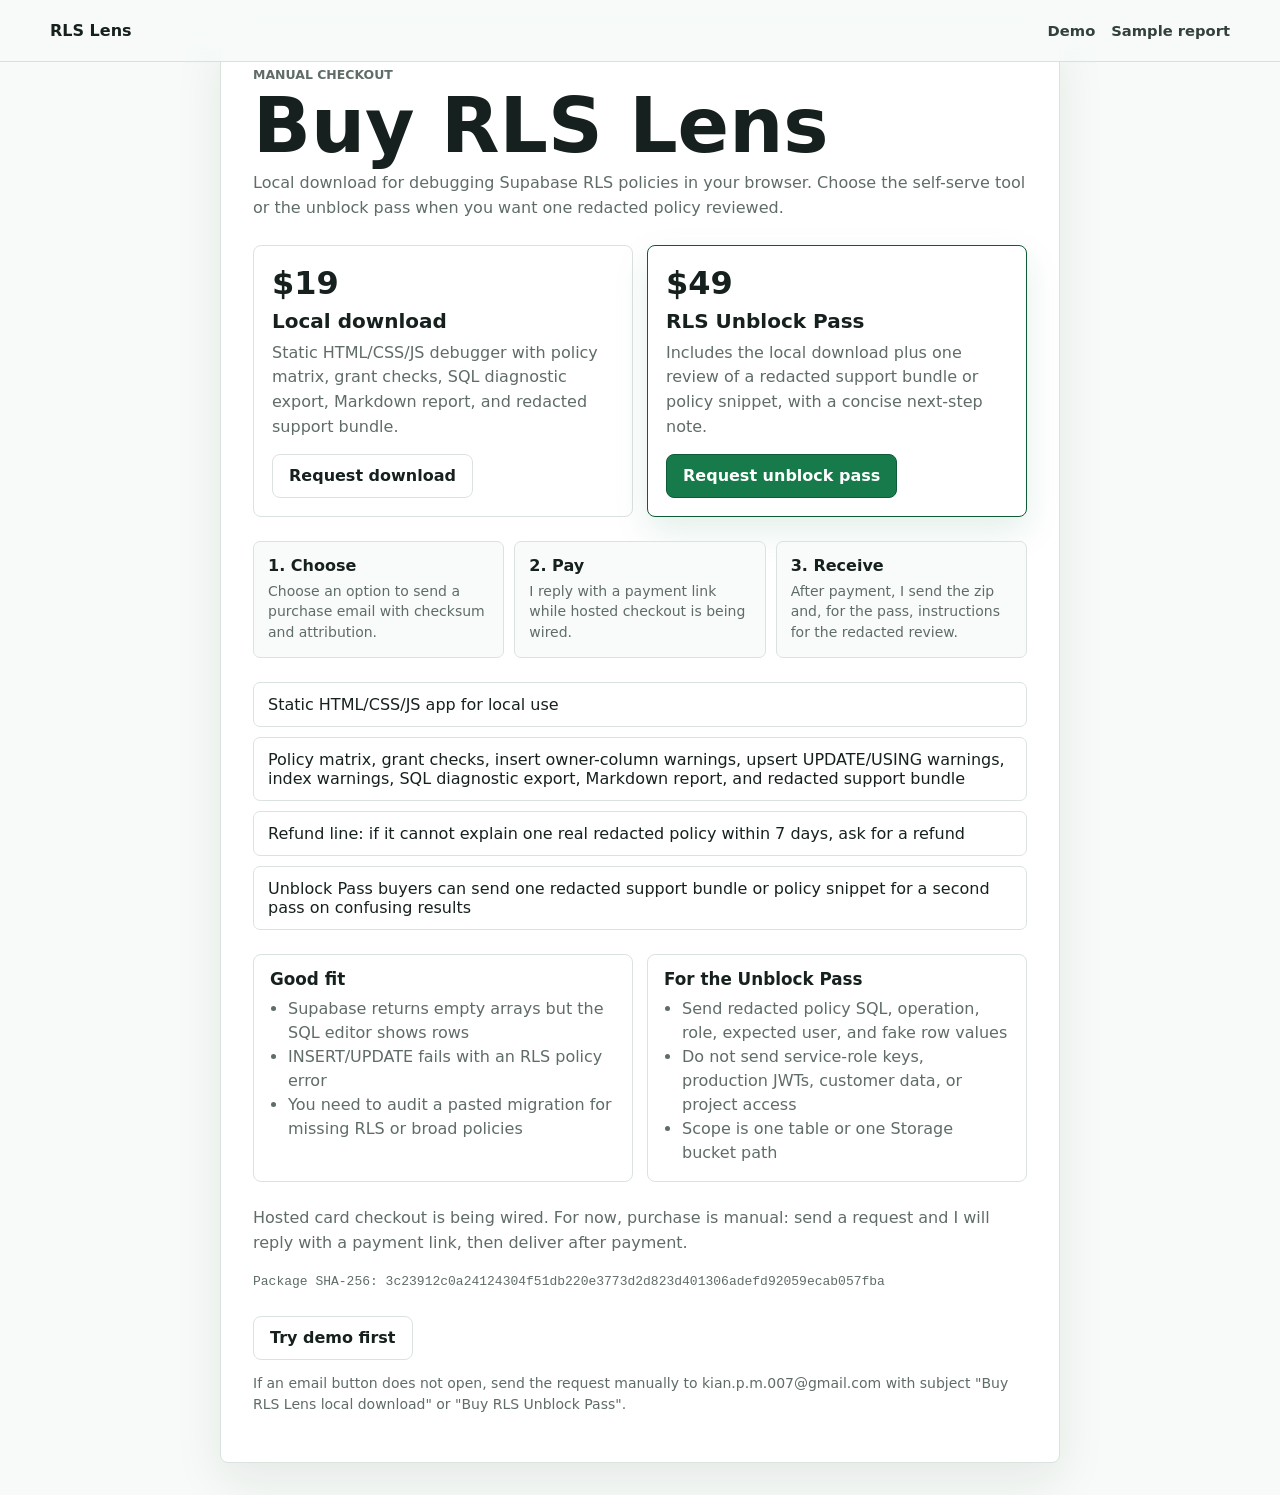
==== buy.html @ b75063e3 "Improve RLS Lens buy page conversion copy" ====
<!doctype html>
<html lang="en">
  <head>
    <meta charset="utf-8">
    <meta name="viewport" content="width=device-width, initial-scale=1">
    <title>Buy RLS Lens</title>
    <meta name="description" content="Buy the local RLS Lens Supabase RLS debugger download.">
    <link rel="stylesheet" href="./landing.css">
    <style>
      main { min-height: calc(100vh - 65px); display: grid; place-items: center; padding: 32px 20px; }
      .buy-panel { width: min(840px, 100%); border: 1px solid var(--line); border-radius: 8px; padding: 32px; background: #fff; box-shadow: 0 18px 50px rgba(21, 38, 31, 0.08); }
      .buy-panel h1 { margin: 0 0 12px; font-size: clamp(40px, 8vw, 76px); letter-spacing: 0; }
      .buy-panel p { color: var(--muted); line-height: 1.55; }
      .price-row { display: flex; flex-wrap: wrap; gap: 12px; align-items: center; margin: 18px 0; }
      .price { font-size: 34px; font-weight: 900; color: var(--ink); }
      .pill { border: 1px solid var(--line); border-radius: 999px; padding: 7px 10px; color: var(--muted); font-weight: 800; }
      .offer-grid { display: grid; grid-template-columns: repeat(2, minmax(0, 1fr)); gap: 14px; margin: 24px 0; }
      .offer { border: 1px solid var(--line); border-radius: 8px; padding: 18px; background: #fff; }
      .offer.featured { border-color: #0f5b37; box-shadow: 0 14px 35px rgba(22, 122, 74, 0.12); }
      .offer h2 { margin: 0 0 8px; font-size: 1.25rem; line-height: 1.15; }
      .offer-price { display: block; margin: 0 0 8px; color: var(--ink); font-size: 32px; font-weight: 900; }
      .offer p { min-height: 70px; margin-bottom: 14px; }
      .buy-list { display: grid; gap: 10px; margin: 24px 0; padding: 0; list-style: none; }
      .buy-list li { padding: 12px 14px; border: 1px solid var(--line); border-radius: 7px; background: var(--panel-soft); }
      .detail-grid { display: grid; grid-template-columns: repeat(2, minmax(0, 1fr)); gap: 14px; margin: 24px 0; }
      .detail-box { border: 1px solid var(--line); border-radius: 8px; padding: 16px; background: #fff; }
      .detail-box h2 { margin: 0 0 10px; font-size: 1.05rem; }
      .detail-box ul { margin: 0; padding-left: 18px; color: var(--muted); line-height: 1.5; }
      .steps { display: grid; grid-template-columns: repeat(3, minmax(0, 1fr)); gap: 10px; margin: 24px 0; }
      .step { border: 1px solid var(--line); border-radius: 7px; padding: 14px; background: #f9fbfa; }
      .step strong { display: block; margin-bottom: 6px; }
      .step span { color: var(--muted); font-size: 14px; line-height: 1.4; }
      .hash { overflow-wrap: anywhere; font-family: ui-monospace, SFMono-Regular, Menlo, monospace; font-size: 13px; }
      .cta-row { margin-top: 24px; }
      .small-note { font-size: 14px; }
      @media (max-width: 760px) { .steps, .offer-grid, .detail-grid { grid-template-columns: 1fr; } .offer p { min-height: 0; } }
    </style>
  </head>
  <body>
    <header class="site-nav" aria-label="Main navigation">
      <a class="brand" href="./landing.html">RLS Lens</a>
      <nav>
        <a href="./index.html">Demo</a>
        <a href="./sample-report.md">Sample report</a>
      </nav>
    </header>

    <main>
      <section class="buy-panel" aria-label="Buy RLS Lens">
        <p class="eyebrow">Manual checkout</p>
        <h1>Buy RLS Lens</h1>
        <p>Local download for debugging Supabase RLS policies in your browser. Choose the self-serve tool or the unblock pass when you want one redacted policy reviewed.</p>
        <div class="offer-grid" aria-label="Purchase options">
          <article class="offer">
            <span class="offer-price">$19</span>
            <h2>Local download</h2>
            <p>Static HTML/CSS/JS debugger with policy matrix, grant checks, SQL diagnostic export, Markdown report, and redacted support bundle.</p>
            <a id="download-link" class="button secondary" href="mailto:kian.p.m.007@gmail.com?subject=Buy%20RLS%20Lens%20local%20download&amp;body=I%20want%20to%20buy%20RLS%20Lens%20for%20%2419.%0A%0APackage%20SHA-256%3A%203c23912c0a24124304f51db220e3773d2d823d401306adefd92059ecab057fba%0ADemo%20URL%3A%20https%3A%2F%2Fcowboycodr.github.io%2Frls-lens-demo%2F%0A%0APlease%20send%20a%20payment%20link%20and%20the%20download%20after%20payment." data-payment-url="">Request download</a>
          </article>
          <article class="offer featured">
            <span class="offer-price">$49</span>
            <h2>RLS Unblock Pass</h2>
            <p>Includes the local download plus one review of a redacted support bundle or policy snippet, with a concise next-step note.</p>
            <a id="unblock-link" class="button primary" href="mailto:kian.p.m.007@gmail.com?subject=Buy%20RLS%20Unblock%20Pass&amp;body=I%20want%20to%20buy%20the%20RLS%20Unblock%20Pass%20for%20%2449.%0A%0APackage%20SHA-256%3A%203c23912c0a24124304f51db220e3773d2d823d401306adefd92059ecab057fba%0ADemo%20URL%3A%20https%3A%2F%2Fcowboycodr.github.io%2Frls-lens-demo%2F%0A%0APlease%20send%20a%20payment%20link.%20After%20payment%2C%20send%20the%20local%20download%20and%20instructions%20for%20one%20redacted%20policy%20review." data-payment-url="">Request unblock pass</a>
          </article>
        </div>
        <div class="steps" aria-label="Purchase steps">
          <div class="step"><strong>1. Choose</strong><span>Choose an option to send a purchase email with checksum and attribution.</span></div>
          <div class="step"><strong>2. Pay</strong><span>I reply with a payment link while hosted checkout is being wired.</span></div>
          <div class="step"><strong>3. Receive</strong><span>After payment, I send the zip and, for the pass, instructions for the redacted review.</span></div>
        </div>
        <ul class="buy-list">
          <li>Static HTML/CSS/JS app for local use</li>
          <li>Policy matrix, grant checks, insert owner-column warnings, upsert UPDATE/USING warnings, index warnings, SQL diagnostic export, Markdown report, and redacted support bundle</li>
          <li>Refund line: if it cannot explain one real redacted policy within 7 days, ask for a refund</li>
          <li>Unblock Pass buyers can send one redacted support bundle or policy snippet for a second pass on confusing results</li>
        </ul>
        <div class="detail-grid" aria-label="Purchase details">
          <section class="detail-box">
            <h2>Good fit</h2>
            <ul>
              <li>Supabase returns empty arrays but the SQL editor shows rows</li>
              <li>INSERT/UPDATE fails with an RLS policy error</li>
              <li>You need to audit a pasted migration for missing RLS or broad policies</li>
            </ul>
          </section>
          <section class="detail-box">
            <h2>For the Unblock Pass</h2>
            <ul>
              <li>Send redacted policy SQL, operation, role, expected user, and fake row values</li>
              <li>Do not send service-role keys, production JWTs, customer data, or project access</li>
              <li>Scope is one table or one Storage bucket path</li>
            </ul>
          </section>
        </div>
        <p>Hosted card checkout is being wired. For now, purchase is manual: send a request and I will reply with a payment link, then deliver after payment.</p>
        <p class="hash">Package SHA-256: 3c23912c0a24124304f51db220e3773d2d823d401306adefd92059ecab057fba</p>
        <div class="cta-row">
          <a class="button secondary" href="./index.html">Try demo first</a>
        </div>
        <p class="small-note">If an email button does not open, send the request manually to kian.p.m.007@gmail.com with subject "Buy RLS Lens local download" or "Buy RLS Unblock Pass".</p>
      </section>
    </main>
    <script>
      (() => {
        const params = new URLSearchParams(window.location.search);
        const sourceLines = [];
        for (const key of ["utm_source", "utm_medium", "utm_campaign", "utm_content"]) {
          if (params.has(key)) sourceLines.push(`${key}: ${params.get(key)}`);
        }
        const attribution = [
          "",
          "Purchase page: " + window.location.href,
          ...sourceLines,
        ].join("\n");
        const purchases = [
          ["download-link", "Buy RLS Lens local download", "I want to buy RLS Lens for $19.\n\nPackage SHA-256: 3c23912c0a24124304f51db220e3773d2d823d401306adefd92059ecab057fba\nDemo URL: https://cowboycodr.github.io/rls-lens-demo/\n\nPlease send a payment link and the download after payment.", ""],
          ["unblock-link", "Buy RLS Unblock Pass", "I want to buy the RLS Unblock Pass for $49.\n\nPackage SHA-256: 3c23912c0a24124304f51db220e3773d2d823d401306adefd92059ecab057fba\nDemo URL: https://cowboycodr.github.io/rls-lens-demo/\n\nPlease send a payment link. After payment, send the local download and instructions for one redacted policy review.", ""],
        ];
        for (const [id, subject, baseBody, paymentUrl] of purchases) {
          const link = document.getElementById(id);
          if (!link) continue;
          if (paymentUrl) {
            const url = new URL(paymentUrl);
            for (const key of ["utm_source", "utm_medium", "utm_campaign", "utm_content"]) {
              if (params.has(key)) url.searchParams.set(key, params.get(key));
            }
            url.searchParams.set("rls_lens_checkout", id.replace("-link", ""));
            link.href = url.toString();
          } else {
            link.href = "mailto:kian.p.m.007@gmail.com?subject=" + encodeURIComponent(subject) + "&body=" + encodeURIComponent(baseBody + attribution);
          }
        }
      })();
    </script>
  </body>
</html>
---- landing.css ----
:root {
  color-scheme: light;
  --ink: #16211f;
  --muted: #5f6c68;
  --line: #dbe3df;
  --paper: #f7faf8;
  --green: #167a4a;
  --blue: #2357a8;
  --red: #b43737;
  --white: #ffffff;
  --shadow: 0 22px 60px rgba(17, 31, 28, 0.16);
}

* {
  box-sizing: border-box;
}

html {
  background: var(--paper);
}

body {
  margin: 0;
  color: var(--ink);
  font-family: Inter, ui-sans-serif, system-ui, -apple-system, BlinkMacSystemFont, "Segoe UI", sans-serif;
}

a {
  color: inherit;
  text-decoration: none;
}

.site-nav {
  position: fixed;
  z-index: 10;
  top: 0;
  left: 0;
  right: 0;
  display: flex;
  align-items: center;
  justify-content: space-between;
  gap: 20px;
  min-height: 62px;
  border-bottom: 1px solid rgba(22, 33, 31, 0.12);
  padding: 12px max(18px, calc((100vw - 1180px) / 2));
  background: rgba(247, 250, 248, 0.9);
  backdrop-filter: blur(12px);
}

.brand {
  font-weight: 900;
  letter-spacing: 0;
}

nav {
  display: flex;
  align-items: center;
  gap: 16px;
  color: #33413e;
  font-size: 0.92rem;
  font-weight: 760;
}

.buy-link {
  border: 1px solid var(--line);
  border-radius: 8px;
  padding: 8px 11px;
  background: var(--white);
}

.hero {
  position: relative;
  display: grid;
  min-height: 92vh;
  overflow: hidden;
  padding: 108px max(18px, calc((100vw - 1180px) / 2)) 72px;
  background: #eef5f1;
}

.hero::after {
  content: "";
  position: absolute;
  inset: 0;
  background:
    linear-gradient(90deg, rgba(247, 250, 248, 0.97) 0%, rgba(247, 250, 248, 0.87) 39%, rgba(247, 250, 248, 0.18) 73%),
    linear-gradient(0deg, rgba(247, 250, 248, 0.96) 0%, rgba(247, 250, 248, 0) 35%);
  pointer-events: none;
}

.hero-preview {
  position: absolute;
  top: 76px;
  right: -160px;
  width: min(1180px, 86vw);
  height: 760px;
  border: 0;
  border-radius: 8px;
  box-shadow: var(--shadow);
  transform: scale(0.86);
  transform-origin: top right;
  background: var(--white);
}

.hero-copy {
  position: relative;
  z-index: 1;
  align-self: center;
  width: min(620px, 100%);
}

.eyebrow {
  margin: 0 0 10px;
  color: var(--blue);
  font-size: 0.78rem;
  font-weight: 900;
  letter-spacing: 0;
  text-transform: uppercase;
}

h1,
h2,
h3,
p {
  margin-top: 0;
}

h1 {
  margin-bottom: 18px;
  font-size: clamp(4.2rem, 11vw, 8.6rem);
  line-height: 0.85;
  letter-spacing: 0;
}

h2 {
  margin-bottom: 12px;
  font-size: clamp(2rem, 4vw, 3.8rem);
  line-height: 0.98;
  letter-spacing: 0;
}

h3 {
  margin-bottom: 8px;
  font-size: 1.05rem;
}

.lede {
  width: min(540px, 100%);
  margin-bottom: 24px;
  color: #33413e;
  font-size: clamp(1.05rem, 2vw, 1.3rem);
  line-height: 1.45;
}

.cta-row {
  display: flex;
  flex-wrap: wrap;
  gap: 10px;
  margin-bottom: 13px;
}

.button {
  display: inline-flex;
  align-items: center;
  justify-content: center;
  min-height: 44px;
  border: 1px solid var(--line);
  border-radius: 8px;
  padding: 10px 16px;
  font-weight: 850;
}

.button.primary {
  border-color: #0f5b37;
  background: var(--green);
  color: var(--white);
}

.button.secondary {
  background: var(--white);
}

.privacy-note {
  color: var(--muted);
  font-size: 0.92rem;
}

.proof-band {
  display: grid;
  grid-template-columns: repeat(3, minmax(0, 1fr));
  gap: 1px;
  border-top: 1px solid var(--line);
  border-bottom: 1px solid var(--line);
  background: var(--line);
}

.proof-item {
  min-height: 190px;
  padding: 26px max(18px, calc((100vw - 1180px) / 2));
  background: var(--white);
}

.proof-item span {
  display: block;
  margin-bottom: 18px;
  color: var(--red);
  font-size: 0.82rem;
  font-weight: 900;
}

.proof-item strong {
  display: block;
  margin-bottom: 8px;
  font-size: 1.3rem;
}

.proof-item p,
.feature p,
.checkout-section p {
  color: var(--muted);
  line-height: 1.55;
}

.content-section {
  padding: 78px max(18px, calc((100vw - 1180px) / 2));
}

.section-heading {
  width: min(760px, 100%);
  margin-bottom: 28px;
}

.feature-grid {
  display: grid;
  grid-template-columns: repeat(3, minmax(0, 1fr));
  gap: 18px;
}

.feature {
  border-top: 3px solid var(--green);
  padding-top: 16px;
}

.checkout-section {
  display: flex;
  align-items: center;
  justify-content: space-between;
  gap: 24px;
  border-top: 1px solid var(--line);
  padding: 42px max(18px, calc((100vw - 1180px) / 2)) 52px;
  background: #eef5f1;
}

.checkout-section div {
  width: min(720px, 100%);
}

@media (max-width: 980px) {
  .hero {
    min-height: 900px;
    padding-top: 96px;
  }

  .hero::after {
    background:
      linear-gradient(0deg, rgba(247, 250, 248, 1) 0%, rgba(247, 250, 248, 0.9) 50%, rgba(247, 250, 248, 0.35) 100%);
  }

  .hero-preview {
    top: 420px;
    right: 50%;
    width: 1080px;
    transform: translateX(50%) scale(0.58);
  }

  .proof-band,
  .feature-grid {
    grid-template-columns: 1fr 1fr;
  }

  .checkout-section {
    align-items: flex-start;
    flex-direction: column;
  }
}

@media (max-width: 680px) {
  .site-nav {
    position: static;
    align-items: flex-start;
    flex-direction: column;
  }

  nav {
    flex-wrap: wrap;
    gap: 10px;
  }

  .hero {
    min-height: 820px;
    padding-top: 40px;
  }

  h1 {
    font-size: 4.4rem;
  }

  .cta-row,
  .button {
    width: 100%;
  }

  .hero-preview {
    top: 440px;
    transform: translateX(50%) scale(0.42);
  }

  .proof-band,
  .feature-grid {
    grid-template-columns: 1fr;
  }
}
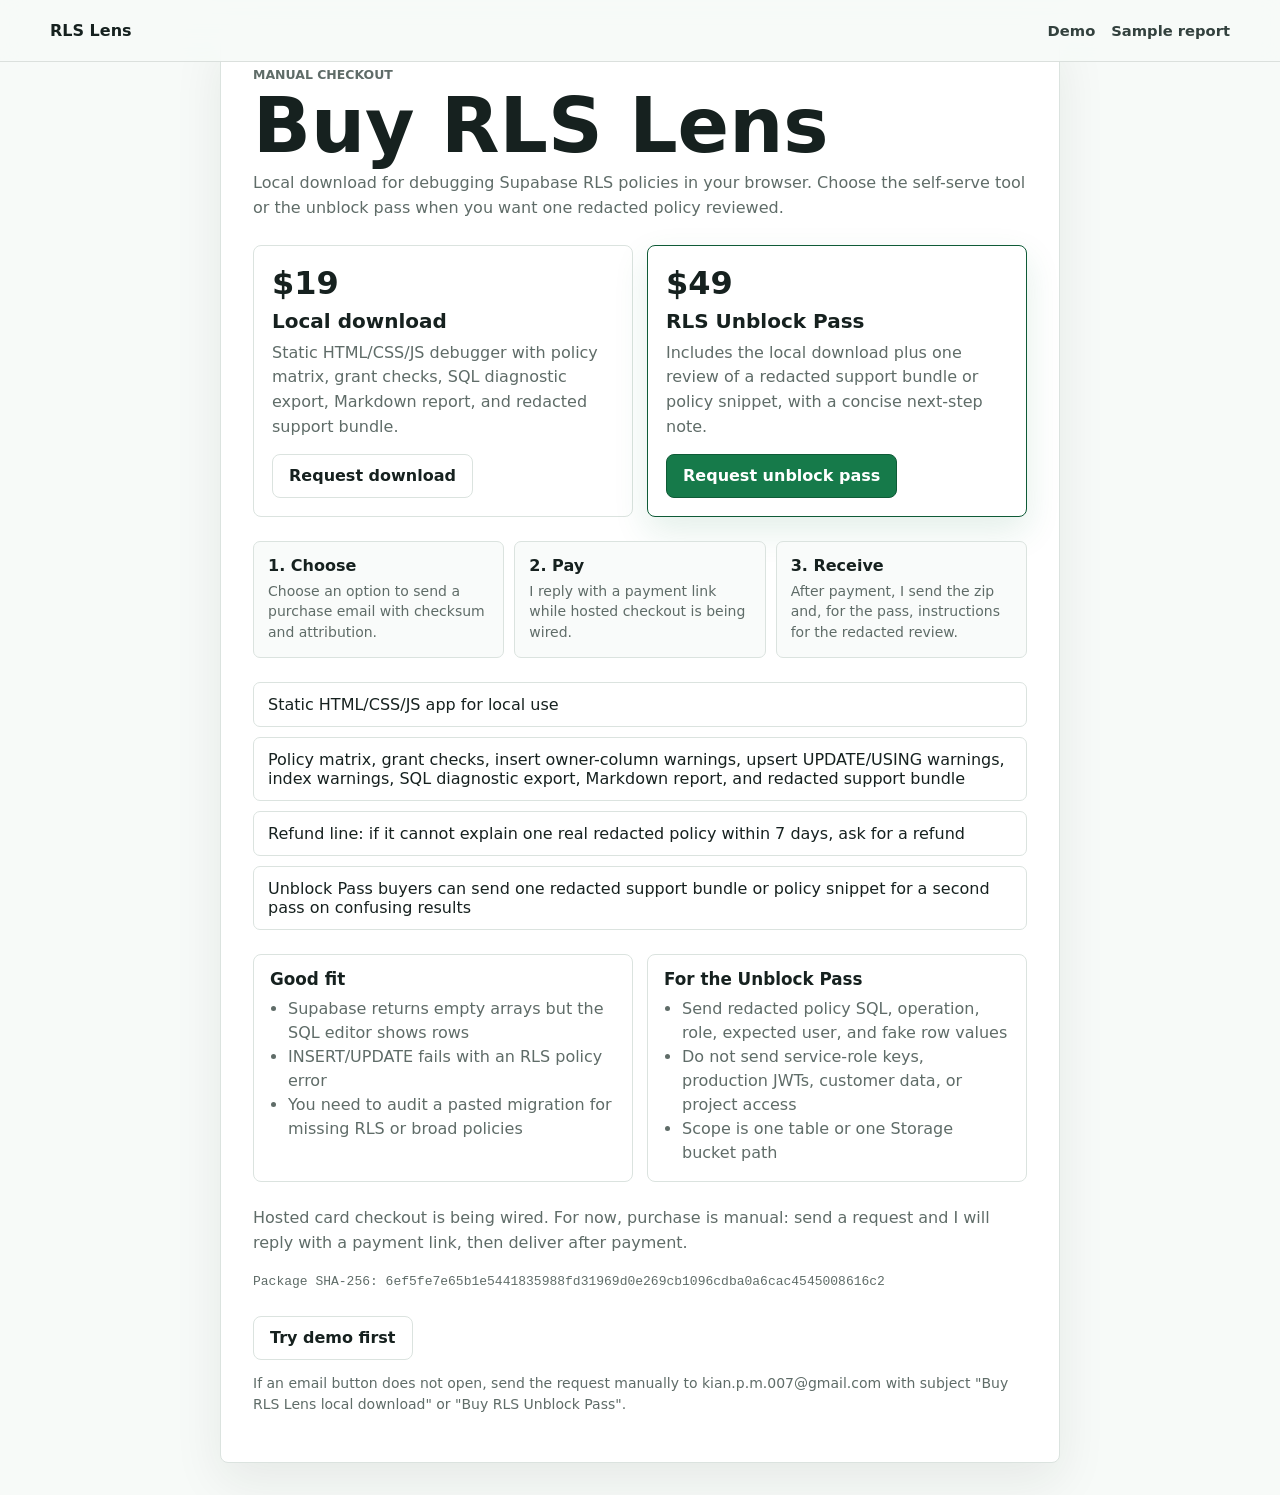
==== commit 0e5719b6: "Add Storage object path RLS scenario" ====
--- a/buy.html
+++ b/buy.html
@@ -55,13 +55,13 @@
             <span class="offer-price">$19</span>
             <h2>Local download</h2>
             <p>Static HTML/CSS/JS debugger with policy matrix, grant checks, SQL diagnostic export, Markdown report, and redacted support bundle.</p>
-            <a id="download-link" class="button secondary" href="mailto:kian.p.m.007@gmail.com?subject=Buy%20RLS%20Lens%20local%20download&amp;body=I%20want%20to%20buy%20RLS%20Lens%20for%20%2419.%0A%0APackage%20SHA-256%3A%203c23912c0a24124304f51db220e3773d2d823d401306adefd92059ecab057fba%0ADemo%20URL%3A%20https%3A%2F%2Fcowboycodr.github.io%2Frls-lens-demo%2F%0A%0APlease%20send%20a%20payment%20link%20and%20the%20download%20after%20payment." data-payment-url="">Request download</a>
+            <a id="download-link" class="button secondary" href="mailto:kian.p.m.007@gmail.com?subject=Buy%20RLS%20Lens%20local%20download&amp;body=I%20want%20to%20buy%20RLS%20Lens%20for%20%2419.%0A%0APackage%20SHA-256%3A%206ef5fe7e65b1e5441835988fd31969d0e269cb1096cdba0a6cac4545008616c2%0ADemo%20URL%3A%20https%3A%2F%2Fcowboycodr.github.io%2Frls-lens-demo%2F%0A%0APlease%20send%20a%20payment%20link%20and%20the%20download%20after%20payment." data-payment-url="">Request download</a>
           </article>
           <article class="offer featured">
             <span class="offer-price">$49</span>
             <h2>RLS Unblock Pass</h2>
             <p>Includes the local download plus one review of a redacted support bundle or policy snippet, with a concise next-step note.</p>
-            <a id="unblock-link" class="button primary" href="mailto:kian.p.m.007@gmail.com?subject=Buy%20RLS%20Unblock%20Pass&amp;body=I%20want%20to%20buy%20the%20RLS%20Unblock%20Pass%20for%20%2449.%0A%0APackage%20SHA-256%3A%203c23912c0a24124304f51db220e3773d2d823d401306adefd92059ecab057fba%0ADemo%20URL%3A%20https%3A%2F%2Fcowboycodr.github.io%2Frls-lens-demo%2F%0A%0APlease%20send%20a%20payment%20link.%20After%20payment%2C%20send%20the%20local%20download%20and%20instructions%20for%20one%20redacted%20policy%20review." data-payment-url="">Request unblock pass</a>
+            <a id="unblock-link" class="button primary" href="mailto:kian.p.m.007@gmail.com?subject=Buy%20RLS%20Unblock%20Pass&amp;body=I%20want%20to%20buy%20the%20RLS%20Unblock%20Pass%20for%20%2449.%0A%0APackage%20SHA-256%3A%206ef5fe7e65b1e5441835988fd31969d0e269cb1096cdba0a6cac4545008616c2%0ADemo%20URL%3A%20https%3A%2F%2Fcowboycodr.github.io%2Frls-lens-demo%2F%0A%0APlease%20send%20a%20payment%20link.%20After%20payment%2C%20send%20the%20local%20download%20and%20instructions%20for%20one%20redacted%20policy%20review." data-payment-url="">Request unblock pass</a>
           </article>
         </div>
         <div class="steps" aria-label="Purchase steps">
@@ -94,7 +94,7 @@
           </section>
         </div>
         <p>Hosted card checkout is being wired. For now, purchase is manual: send a request and I will reply with a payment link, then deliver after payment.</p>
-        <p class="hash">Package SHA-256: 3c23912c0a24124304f51db220e3773d2d823d401306adefd92059ecab057fba</p>
+        <p class="hash">Package SHA-256: 6ef5fe7e65b1e5441835988fd31969d0e269cb1096cdba0a6cac4545008616c2</p>
         <div class="cta-row">
           <a class="button secondary" href="./index.html">Try demo first</a>
         </div>
@@ -114,8 +114,8 @@
           ...sourceLines,
         ].join("\n");
         const purchases = [
-          ["download-link", "Buy RLS Lens local download", "I want to buy RLS Lens for $19.\n\nPackage SHA-256: 3c23912c0a24124304f51db220e3773d2d823d401306adefd92059ecab057fba\nDemo URL: https://cowboycodr.github.io/rls-lens-demo/\n\nPlease send a payment link and the download after payment.", ""],
-          ["unblock-link", "Buy RLS Unblock Pass", "I want to buy the RLS Unblock Pass for $49.\n\nPackage SHA-256: 3c23912c0a24124304f51db220e3773d2d823d401306adefd92059ecab057fba\nDemo URL: https://cowboycodr.github.io/rls-lens-demo/\n\nPlease send a payment link. After payment, send the local download and instructions for one redacted policy review.", ""],
+          ["download-link", "Buy RLS Lens local download", "I want to buy RLS Lens for $19.\n\nPackage SHA-256: 6ef5fe7e65b1e5441835988fd31969d0e269cb1096cdba0a6cac4545008616c2\nDemo URL: https://cowboycodr.github.io/rls-lens-demo/\n\nPlease send a payment link and the download after payment.", ""],
+          ["unblock-link", "Buy RLS Unblock Pass", "I want to buy the RLS Unblock Pass for $49.\n\nPackage SHA-256: 6ef5fe7e65b1e5441835988fd31969d0e269cb1096cdba0a6cac4545008616c2\nDemo URL: https://cowboycodr.github.io/rls-lens-demo/\n\nPlease send a payment link. After payment, send the local download and instructions for one redacted policy review.", ""],
         ];
         for (const [id, subject, baseBody, paymentUrl] of purchases) {
           const link = document.getElementById(id);
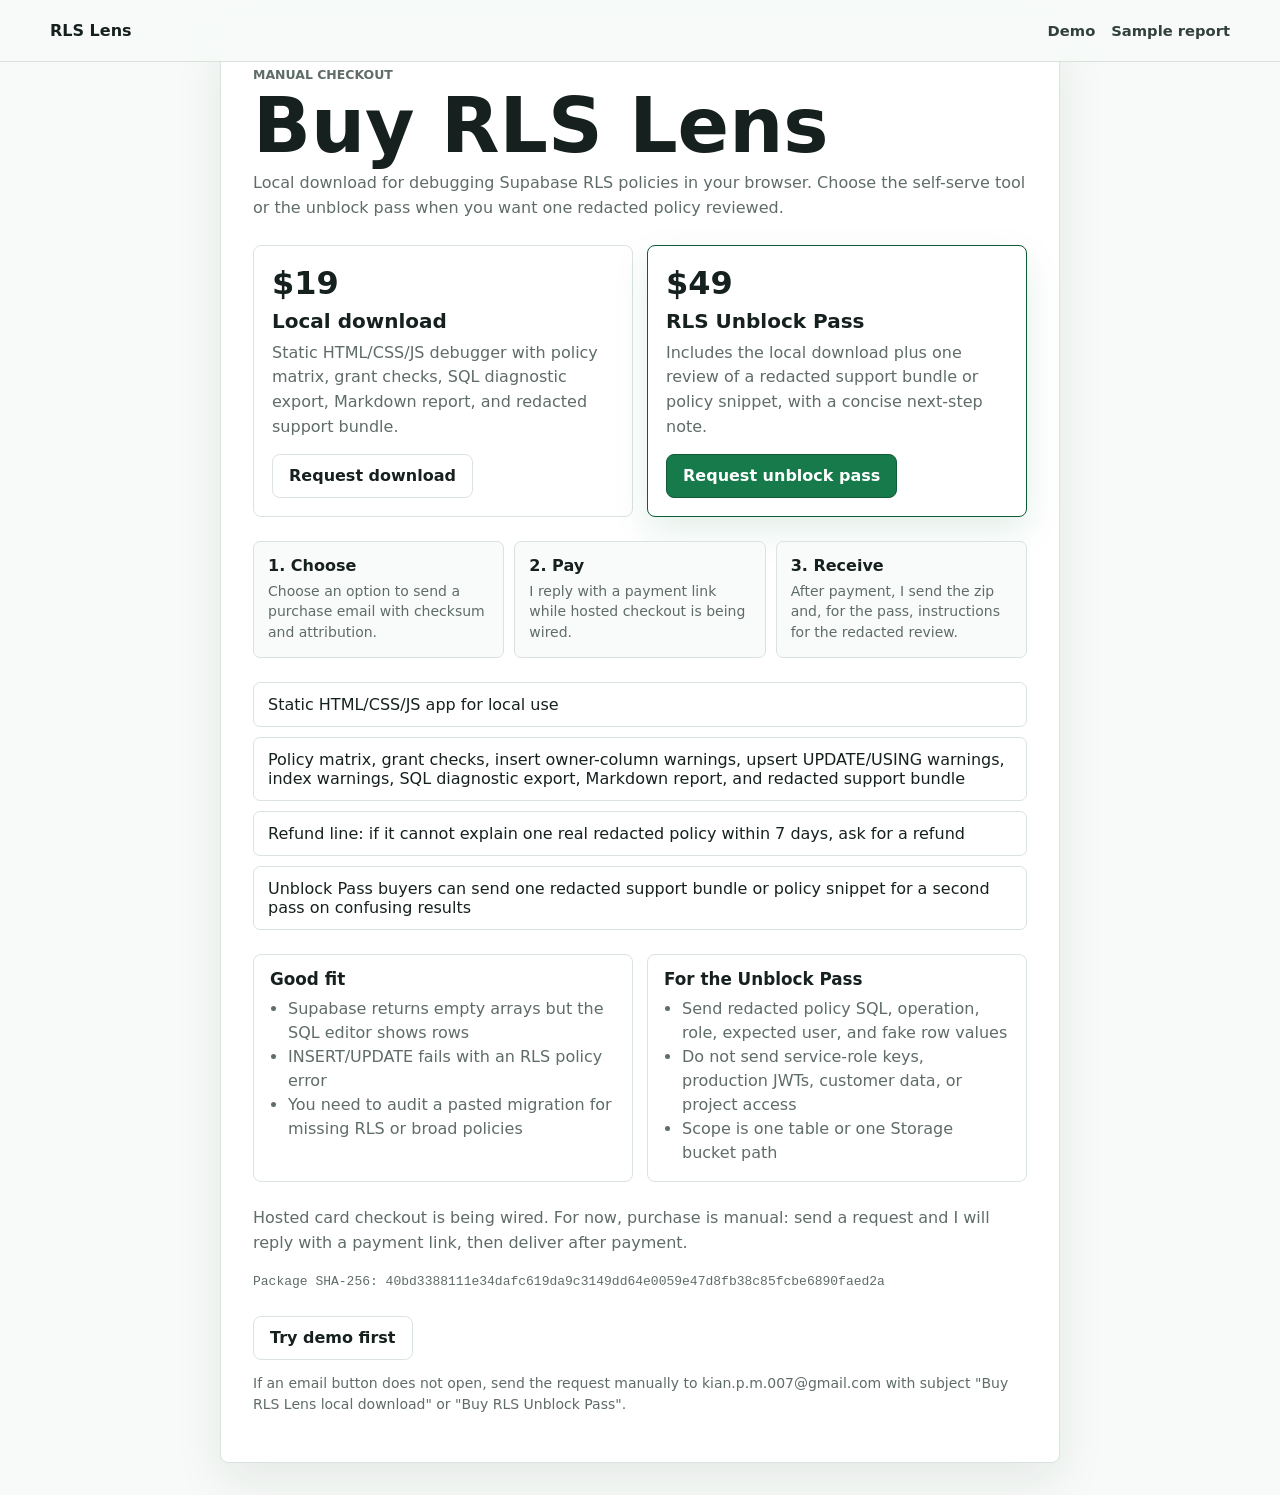
==== commit 50b1163a: "Add signup profile anon insert RLS scenario" ====
--- a/buy.html
+++ b/buy.html
@@ -55,13 +55,13 @@
             <span class="offer-price">$19</span>
             <h2>Local download</h2>
             <p>Static HTML/CSS/JS debugger with policy matrix, grant checks, SQL diagnostic export, Markdown report, and redacted support bundle.</p>
-            <a id="download-link" class="button secondary" href="mailto:kian.p.m.007@gmail.com?subject=Buy%20RLS%20Lens%20local%20download&amp;body=I%20want%20to%20buy%20RLS%20Lens%20for%20%2419.%0A%0APackage%20SHA-256%3A%206ef5fe7e65b1e5441835988fd31969d0e269cb1096cdba0a6cac4545008616c2%0ADemo%20URL%3A%20https%3A%2F%2Fcowboycodr.github.io%2Frls-lens-demo%2F%0A%0APlease%20send%20a%20payment%20link%20and%20the%20download%20after%20payment." data-payment-url="">Request download</a>
+            <a id="download-link" class="button secondary" href="mailto:kian.p.m.007@gmail.com?subject=Buy%20RLS%20Lens%20local%20download&amp;body=I%20want%20to%20buy%20RLS%20Lens%20for%20%2419.%0A%0APackage%20SHA-256%3A%2040bd3388111e34dafc619da9c3149dd64e0059e47d8fb38c85fcbe6890faed2a%0ADemo%20URL%3A%20https%3A%2F%2Fcowboycodr.github.io%2Frls-lens-demo%2F%0A%0APlease%20send%20a%20payment%20link%20and%20the%20download%20after%20payment." data-payment-url="">Request download</a>
           </article>
           <article class="offer featured">
             <span class="offer-price">$49</span>
             <h2>RLS Unblock Pass</h2>
             <p>Includes the local download plus one review of a redacted support bundle or policy snippet, with a concise next-step note.</p>
-            <a id="unblock-link" class="button primary" href="mailto:kian.p.m.007@gmail.com?subject=Buy%20RLS%20Unblock%20Pass&amp;body=I%20want%20to%20buy%20the%20RLS%20Unblock%20Pass%20for%20%2449.%0A%0APackage%20SHA-256%3A%206ef5fe7e65b1e5441835988fd31969d0e269cb1096cdba0a6cac4545008616c2%0ADemo%20URL%3A%20https%3A%2F%2Fcowboycodr.github.io%2Frls-lens-demo%2F%0A%0APlease%20send%20a%20payment%20link.%20After%20payment%2C%20send%20the%20local%20download%20and%20instructions%20for%20one%20redacted%20policy%20review." data-payment-url="">Request unblock pass</a>
+            <a id="unblock-link" class="button primary" href="mailto:kian.p.m.007@gmail.com?subject=Buy%20RLS%20Unblock%20Pass&amp;body=I%20want%20to%20buy%20the%20RLS%20Unblock%20Pass%20for%20%2449.%0A%0APackage%20SHA-256%3A%2040bd3388111e34dafc619da9c3149dd64e0059e47d8fb38c85fcbe6890faed2a%0ADemo%20URL%3A%20https%3A%2F%2Fcowboycodr.github.io%2Frls-lens-demo%2F%0A%0APlease%20send%20a%20payment%20link.%20After%20payment%2C%20send%20the%20local%20download%20and%20instructions%20for%20one%20redacted%20policy%20review." data-payment-url="">Request unblock pass</a>
           </article>
         </div>
         <div class="steps" aria-label="Purchase steps">
@@ -94,7 +94,7 @@
           </section>
         </div>
         <p>Hosted card checkout is being wired. For now, purchase is manual: send a request and I will reply with a payment link, then deliver after payment.</p>
-        <p class="hash">Package SHA-256: 6ef5fe7e65b1e5441835988fd31969d0e269cb1096cdba0a6cac4545008616c2</p>
+        <p class="hash">Package SHA-256: 40bd3388111e34dafc619da9c3149dd64e0059e47d8fb38c85fcbe6890faed2a</p>
         <div class="cta-row">
           <a class="button secondary" href="./index.html">Try demo first</a>
         </div>
@@ -114,8 +114,8 @@
           ...sourceLines,
         ].join("\n");
         const purchases = [
-          ["download-link", "Buy RLS Lens local download", "I want to buy RLS Lens for $19.\n\nPackage SHA-256: 6ef5fe7e65b1e5441835988fd31969d0e269cb1096cdba0a6cac4545008616c2\nDemo URL: https://cowboycodr.github.io/rls-lens-demo/\n\nPlease send a payment link and the download after payment.", ""],
-          ["unblock-link", "Buy RLS Unblock Pass", "I want to buy the RLS Unblock Pass for $49.\n\nPackage SHA-256: 6ef5fe7e65b1e5441835988fd31969d0e269cb1096cdba0a6cac4545008616c2\nDemo URL: https://cowboycodr.github.io/rls-lens-demo/\n\nPlease send a payment link. After payment, send the local download and instructions for one redacted policy review.", ""],
+          ["download-link", "Buy RLS Lens local download", "I want to buy RLS Lens for $19.\n\nPackage SHA-256: 40bd3388111e34dafc619da9c3149dd64e0059e47d8fb38c85fcbe6890faed2a\nDemo URL: https://cowboycodr.github.io/rls-lens-demo/\n\nPlease send a payment link and the download after payment.", ""],
+          ["unblock-link", "Buy RLS Unblock Pass", "I want to buy the RLS Unblock Pass for $49.\n\nPackage SHA-256: 40bd3388111e34dafc619da9c3149dd64e0059e47d8fb38c85fcbe6890faed2a\nDemo URL: https://cowboycodr.github.io/rls-lens-demo/\n\nPlease send a payment link. After payment, send the local download and instructions for one redacted policy review.", ""],
         ];
         for (const [id, subject, baseBody, paymentUrl] of purchases) {
           const link = document.getElementById(id);
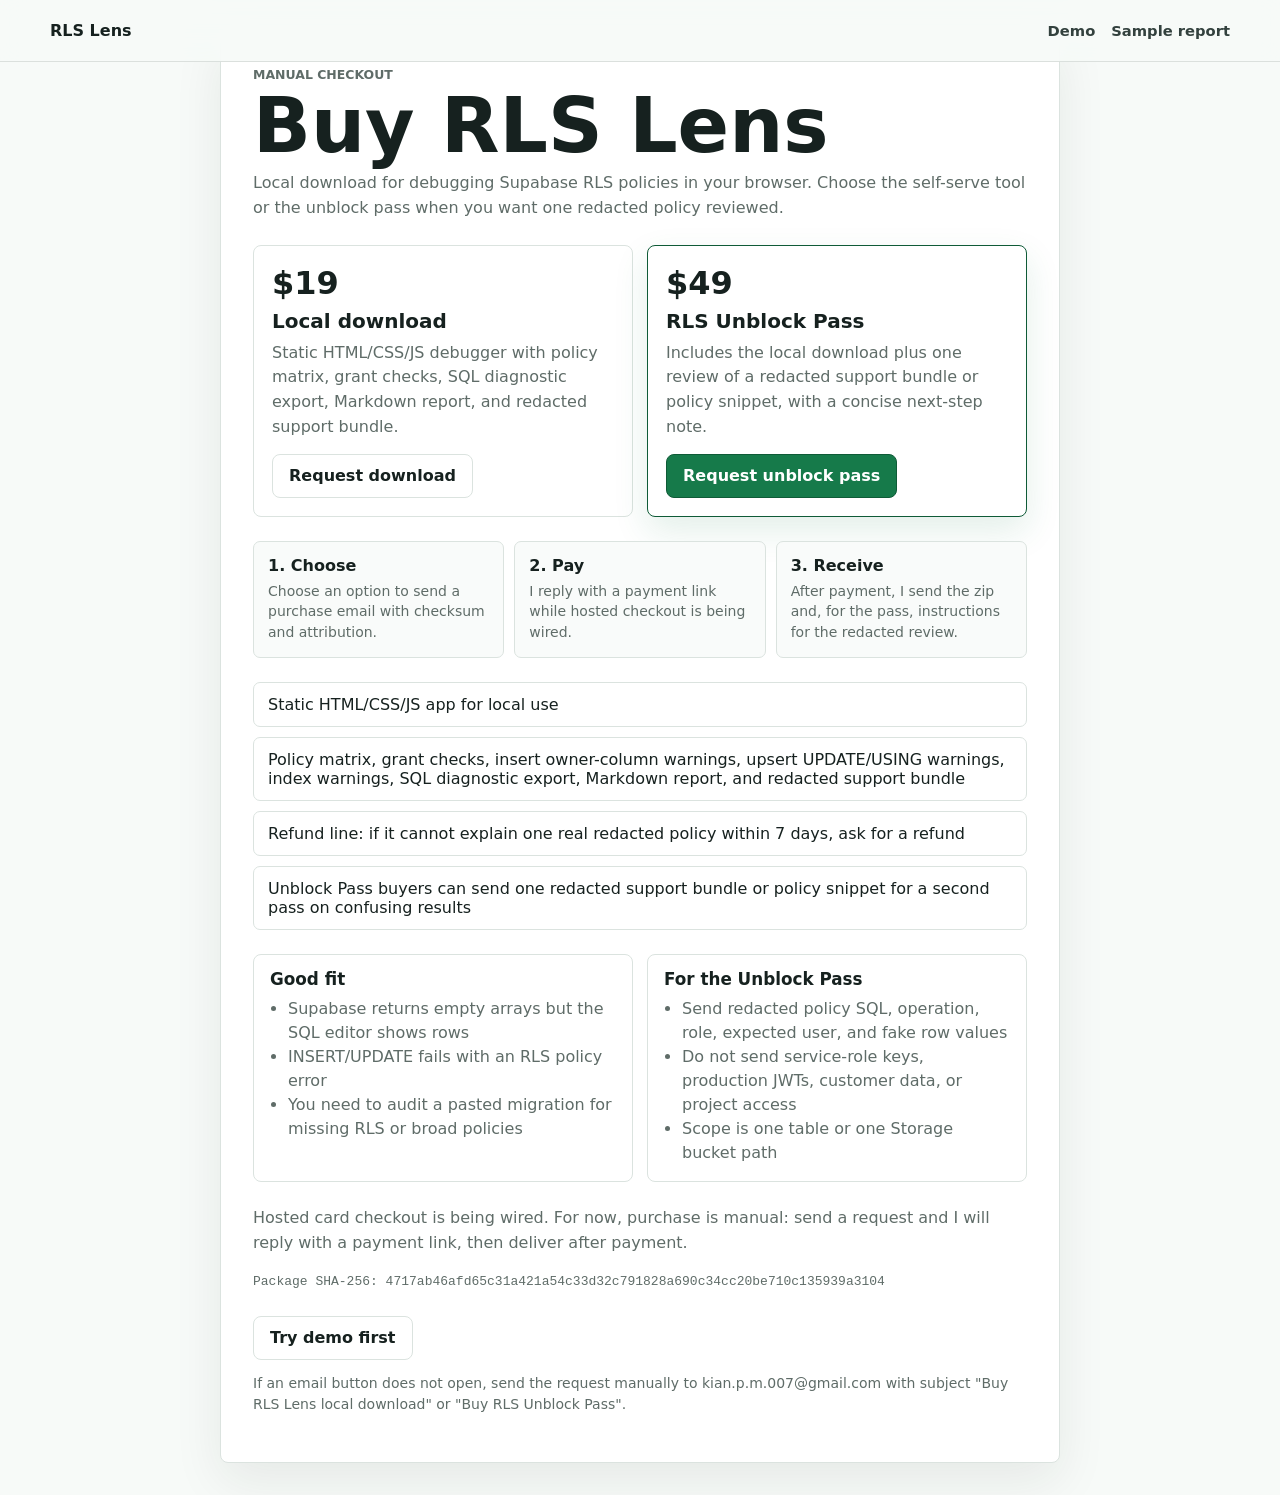
==== commit f399d596: "Add broad anonymous insert RLS scenario" ====
--- a/buy.html
+++ b/buy.html
@@ -55,13 +55,13 @@
             <span class="offer-price">$19</span>
             <h2>Local download</h2>
             <p>Static HTML/CSS/JS debugger with policy matrix, grant checks, SQL diagnostic export, Markdown report, and redacted support bundle.</p>
-            <a id="download-link" class="button secondary" href="mailto:kian.p.m.007@gmail.com?subject=Buy%20RLS%20Lens%20local%20download&amp;body=I%20want%20to%20buy%20RLS%20Lens%20for%20%2419.%0A%0APackage%20SHA-256%3A%2040bd3388111e34dafc619da9c3149dd64e0059e47d8fb38c85fcbe6890faed2a%0ADemo%20URL%3A%20https%3A%2F%2Fcowboycodr.github.io%2Frls-lens-demo%2F%0A%0APlease%20send%20a%20payment%20link%20and%20the%20download%20after%20payment." data-payment-url="">Request download</a>
+            <a id="download-link" class="button secondary" href="mailto:kian.p.m.007@gmail.com?subject=Buy%20RLS%20Lens%20local%20download&amp;body=I%20want%20to%20buy%20RLS%20Lens%20for%20%2419.%0A%0APackage%20SHA-256%3A%204717ab46afd65c31a421a54c33d32c791828a690c34cc20be710c135939a3104%0ADemo%20URL%3A%20https%3A%2F%2Fcowboycodr.github.io%2Frls-lens-demo%2F%0A%0APlease%20send%20a%20payment%20link%20and%20the%20download%20after%20payment." data-payment-url="">Request download</a>
           </article>
           <article class="offer featured">
             <span class="offer-price">$49</span>
             <h2>RLS Unblock Pass</h2>
             <p>Includes the local download plus one review of a redacted support bundle or policy snippet, with a concise next-step note.</p>
-            <a id="unblock-link" class="button primary" href="mailto:kian.p.m.007@gmail.com?subject=Buy%20RLS%20Unblock%20Pass&amp;body=I%20want%20to%20buy%20the%20RLS%20Unblock%20Pass%20for%20%2449.%0A%0APackage%20SHA-256%3A%2040bd3388111e34dafc619da9c3149dd64e0059e47d8fb38c85fcbe6890faed2a%0ADemo%20URL%3A%20https%3A%2F%2Fcowboycodr.github.io%2Frls-lens-demo%2F%0A%0APlease%20send%20a%20payment%20link.%20After%20payment%2C%20send%20the%20local%20download%20and%20instructions%20for%20one%20redacted%20policy%20review." data-payment-url="">Request unblock pass</a>
+            <a id="unblock-link" class="button primary" href="mailto:kian.p.m.007@gmail.com?subject=Buy%20RLS%20Unblock%20Pass&amp;body=I%20want%20to%20buy%20the%20RLS%20Unblock%20Pass%20for%20%2449.%0A%0APackage%20SHA-256%3A%204717ab46afd65c31a421a54c33d32c791828a690c34cc20be710c135939a3104%0ADemo%20URL%3A%20https%3A%2F%2Fcowboycodr.github.io%2Frls-lens-demo%2F%0A%0APlease%20send%20a%20payment%20link.%20After%20payment%2C%20send%20the%20local%20download%20and%20instructions%20for%20one%20redacted%20policy%20review." data-payment-url="">Request unblock pass</a>
           </article>
         </div>
         <div class="steps" aria-label="Purchase steps">
@@ -94,7 +94,7 @@
           </section>
         </div>
         <p>Hosted card checkout is being wired. For now, purchase is manual: send a request and I will reply with a payment link, then deliver after payment.</p>
-        <p class="hash">Package SHA-256: 40bd3388111e34dafc619da9c3149dd64e0059e47d8fb38c85fcbe6890faed2a</p>
+        <p class="hash">Package SHA-256: 4717ab46afd65c31a421a54c33d32c791828a690c34cc20be710c135939a3104</p>
         <div class="cta-row">
           <a class="button secondary" href="./index.html">Try demo first</a>
         </div>
@@ -114,8 +114,8 @@
           ...sourceLines,
         ].join("\n");
         const purchases = [
-          ["download-link", "Buy RLS Lens local download", "I want to buy RLS Lens for $19.\n\nPackage SHA-256: 40bd3388111e34dafc619da9c3149dd64e0059e47d8fb38c85fcbe6890faed2a\nDemo URL: https://cowboycodr.github.io/rls-lens-demo/\n\nPlease send a payment link and the download after payment.", ""],
-          ["unblock-link", "Buy RLS Unblock Pass", "I want to buy the RLS Unblock Pass for $49.\n\nPackage SHA-256: 40bd3388111e34dafc619da9c3149dd64e0059e47d8fb38c85fcbe6890faed2a\nDemo URL: https://cowboycodr.github.io/rls-lens-demo/\n\nPlease send a payment link. After payment, send the local download and instructions for one redacted policy review.", ""],
+          ["download-link", "Buy RLS Lens local download", "I want to buy RLS Lens for $19.\n\nPackage SHA-256: 4717ab46afd65c31a421a54c33d32c791828a690c34cc20be710c135939a3104\nDemo URL: https://cowboycodr.github.io/rls-lens-demo/\n\nPlease send a payment link and the download after payment.", ""],
+          ["unblock-link", "Buy RLS Unblock Pass", "I want to buy the RLS Unblock Pass for $49.\n\nPackage SHA-256: 4717ab46afd65c31a421a54c33d32c791828a690c34cc20be710c135939a3104\nDemo URL: https://cowboycodr.github.io/rls-lens-demo/\n\nPlease send a payment link. After payment, send the local download and instructions for one redacted policy review.", ""],
         ];
         for (const [id, subject, baseBody, paymentUrl] of purchases) {
           const link = document.getElementById(id);
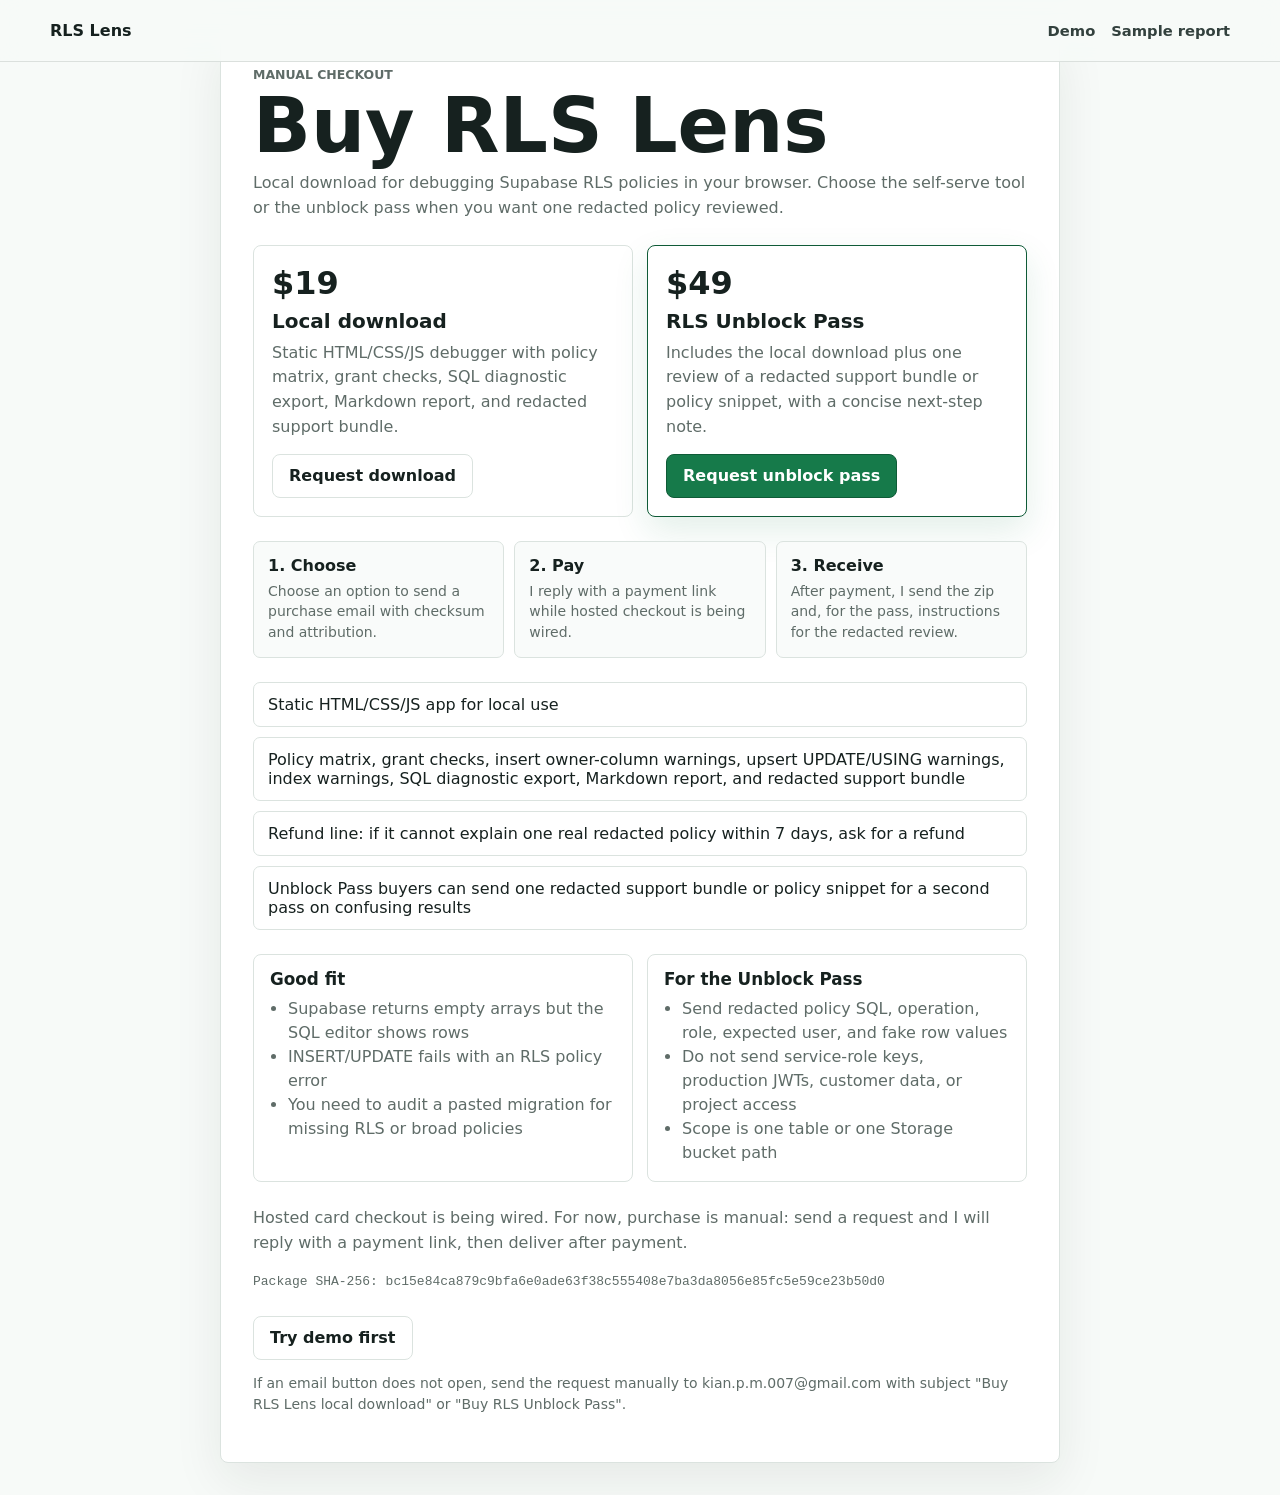
==== commit ca647461: "Add broad authenticated RLS scenario" ====
--- a/buy.html
+++ b/buy.html
@@ -55,13 +55,13 @@
             <span class="offer-price">$19</span>
             <h2>Local download</h2>
             <p>Static HTML/CSS/JS debugger with policy matrix, grant checks, SQL diagnostic export, Markdown report, and redacted support bundle.</p>
-            <a id="download-link" class="button secondary" href="mailto:kian.p.m.007@gmail.com?subject=Buy%20RLS%20Lens%20local%20download&amp;body=I%20want%20to%20buy%20RLS%20Lens%20for%20%2419.%0A%0APackage%20SHA-256%3A%204717ab46afd65c31a421a54c33d32c791828a690c34cc20be710c135939a3104%0ADemo%20URL%3A%20https%3A%2F%2Fcowboycodr.github.io%2Frls-lens-demo%2F%0A%0APlease%20send%20a%20payment%20link%20and%20the%20download%20after%20payment." data-payment-url="">Request download</a>
+            <a id="download-link" class="button secondary" href="mailto:kian.p.m.007@gmail.com?subject=Buy%20RLS%20Lens%20local%20download&amp;body=I%20want%20to%20buy%20RLS%20Lens%20for%20%2419.%0A%0APackage%20SHA-256%3A%20bc15e84ca879c9bfa6e0ade63f38c555408e7ba3da8056e85fc5e59ce23b50d0%0ADemo%20URL%3A%20https%3A%2F%2Fcowboycodr.github.io%2Frls-lens-demo%2F%0A%0APlease%20send%20a%20payment%20link%20and%20the%20download%20after%20payment." data-payment-url="">Request download</a>
           </article>
           <article class="offer featured">
             <span class="offer-price">$49</span>
             <h2>RLS Unblock Pass</h2>
             <p>Includes the local download plus one review of a redacted support bundle or policy snippet, with a concise next-step note.</p>
-            <a id="unblock-link" class="button primary" href="mailto:kian.p.m.007@gmail.com?subject=Buy%20RLS%20Unblock%20Pass&amp;body=I%20want%20to%20buy%20the%20RLS%20Unblock%20Pass%20for%20%2449.%0A%0APackage%20SHA-256%3A%204717ab46afd65c31a421a54c33d32c791828a690c34cc20be710c135939a3104%0ADemo%20URL%3A%20https%3A%2F%2Fcowboycodr.github.io%2Frls-lens-demo%2F%0A%0APlease%20send%20a%20payment%20link.%20After%20payment%2C%20send%20the%20local%20download%20and%20instructions%20for%20one%20redacted%20policy%20review." data-payment-url="">Request unblock pass</a>
+            <a id="unblock-link" class="button primary" href="mailto:kian.p.m.007@gmail.com?subject=Buy%20RLS%20Unblock%20Pass&amp;body=I%20want%20to%20buy%20the%20RLS%20Unblock%20Pass%20for%20%2449.%0A%0APackage%20SHA-256%3A%20bc15e84ca879c9bfa6e0ade63f38c555408e7ba3da8056e85fc5e59ce23b50d0%0ADemo%20URL%3A%20https%3A%2F%2Fcowboycodr.github.io%2Frls-lens-demo%2F%0A%0APlease%20send%20a%20payment%20link.%20After%20payment%2C%20send%20the%20local%20download%20and%20instructions%20for%20one%20redacted%20policy%20review." data-payment-url="">Request unblock pass</a>
           </article>
         </div>
         <div class="steps" aria-label="Purchase steps">
@@ -94,7 +94,7 @@
           </section>
         </div>
         <p>Hosted card checkout is being wired. For now, purchase is manual: send a request and I will reply with a payment link, then deliver after payment.</p>
-        <p class="hash">Package SHA-256: 4717ab46afd65c31a421a54c33d32c791828a690c34cc20be710c135939a3104</p>
+        <p class="hash">Package SHA-256: bc15e84ca879c9bfa6e0ade63f38c555408e7ba3da8056e85fc5e59ce23b50d0</p>
         <div class="cta-row">
           <a class="button secondary" href="./index.html">Try demo first</a>
         </div>
@@ -114,8 +114,8 @@
           ...sourceLines,
         ].join("\n");
         const purchases = [
-          ["download-link", "Buy RLS Lens local download", "I want to buy RLS Lens for $19.\n\nPackage SHA-256: 4717ab46afd65c31a421a54c33d32c791828a690c34cc20be710c135939a3104\nDemo URL: https://cowboycodr.github.io/rls-lens-demo/\n\nPlease send a payment link and the download after payment.", ""],
-          ["unblock-link", "Buy RLS Unblock Pass", "I want to buy the RLS Unblock Pass for $49.\n\nPackage SHA-256: 4717ab46afd65c31a421a54c33d32c791828a690c34cc20be710c135939a3104\nDemo URL: https://cowboycodr.github.io/rls-lens-demo/\n\nPlease send a payment link. After payment, send the local download and instructions for one redacted policy review.", ""],
+          ["download-link", "Buy RLS Lens local download", "I want to buy RLS Lens for $19.\n\nPackage SHA-256: bc15e84ca879c9bfa6e0ade63f38c555408e7ba3da8056e85fc5e59ce23b50d0\nDemo URL: https://cowboycodr.github.io/rls-lens-demo/\n\nPlease send a payment link and the download after payment.", ""],
+          ["unblock-link", "Buy RLS Unblock Pass", "I want to buy the RLS Unblock Pass for $49.\n\nPackage SHA-256: bc15e84ca879c9bfa6e0ade63f38c555408e7ba3da8056e85fc5e59ce23b50d0\nDemo URL: https://cowboycodr.github.io/rls-lens-demo/\n\nPlease send a payment link. After payment, send the local download and instructions for one redacted policy review.", ""],
         ];
         for (const [id, subject, baseBody, paymentUrl] of purchases) {
           const link = document.getElementById(id);
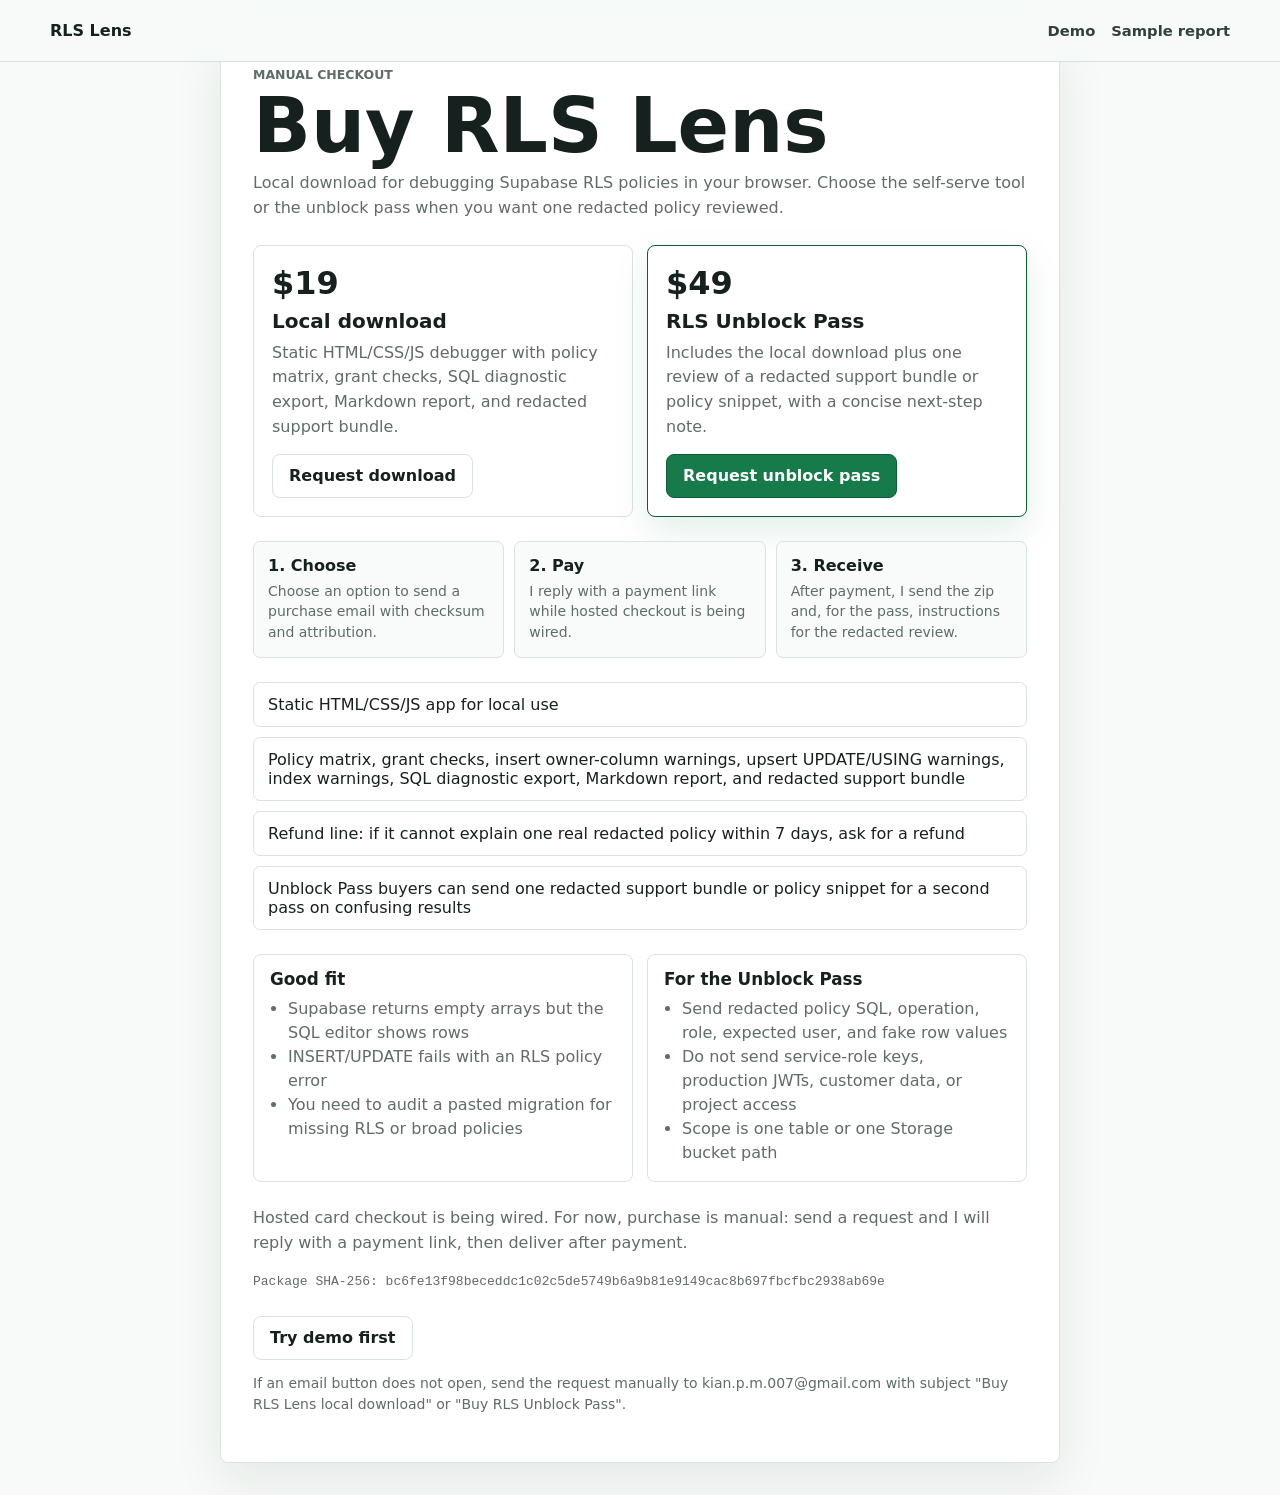
==== commit c7eb852d: "Add landing scenario grid and deterministic package hash" ====
--- a/buy.html
+++ b/buy.html
@@ -55,13 +55,13 @@
             <span class="offer-price">$19</span>
             <h2>Local download</h2>
             <p>Static HTML/CSS/JS debugger with policy matrix, grant checks, SQL diagnostic export, Markdown report, and redacted support bundle.</p>
-            <a id="download-link" class="button secondary" href="mailto:kian.p.m.007@gmail.com?subject=Buy%20RLS%20Lens%20local%20download&amp;body=I%20want%20to%20buy%20RLS%20Lens%20for%20%2419.%0A%0APackage%20SHA-256%3A%20bc15e84ca879c9bfa6e0ade63f38c555408e7ba3da8056e85fc5e59ce23b50d0%0ADemo%20URL%3A%20https%3A%2F%2Fcowboycodr.github.io%2Frls-lens-demo%2F%0A%0APlease%20send%20a%20payment%20link%20and%20the%20download%20after%20payment." data-payment-url="">Request download</a>
+            <a id="download-link" class="button secondary" href="mailto:kian.p.m.007@gmail.com?subject=Buy%20RLS%20Lens%20local%20download&amp;body=I%20want%20to%20buy%20RLS%20Lens%20for%20%2419.%0A%0APackage%20SHA-256%3A%20bc6fe13f98beceddc1c02c5de5749b6a9b81e9149cac8b697fbcfbc2938ab69e%0ADemo%20URL%3A%20https%3A%2F%2Fcowboycodr.github.io%2Frls-lens-demo%2F%0A%0APlease%20send%20a%20payment%20link%20and%20the%20download%20after%20payment." data-payment-url="">Request download</a>
           </article>
           <article class="offer featured">
             <span class="offer-price">$49</span>
             <h2>RLS Unblock Pass</h2>
             <p>Includes the local download plus one review of a redacted support bundle or policy snippet, with a concise next-step note.</p>
-            <a id="unblock-link" class="button primary" href="mailto:kian.p.m.007@gmail.com?subject=Buy%20RLS%20Unblock%20Pass&amp;body=I%20want%20to%20buy%20the%20RLS%20Unblock%20Pass%20for%20%2449.%0A%0APackage%20SHA-256%3A%20bc15e84ca879c9bfa6e0ade63f38c555408e7ba3da8056e85fc5e59ce23b50d0%0ADemo%20URL%3A%20https%3A%2F%2Fcowboycodr.github.io%2Frls-lens-demo%2F%0A%0APlease%20send%20a%20payment%20link.%20After%20payment%2C%20send%20the%20local%20download%20and%20instructions%20for%20one%20redacted%20policy%20review." data-payment-url="">Request unblock pass</a>
+            <a id="unblock-link" class="button primary" href="mailto:kian.p.m.007@gmail.com?subject=Buy%20RLS%20Unblock%20Pass&amp;body=I%20want%20to%20buy%20the%20RLS%20Unblock%20Pass%20for%20%2449.%0A%0APackage%20SHA-256%3A%20bc6fe13f98beceddc1c02c5de5749b6a9b81e9149cac8b697fbcfbc2938ab69e%0ADemo%20URL%3A%20https%3A%2F%2Fcowboycodr.github.io%2Frls-lens-demo%2F%0A%0APlease%20send%20a%20payment%20link.%20After%20payment%2C%20send%20the%20local%20download%20and%20instructions%20for%20one%20redacted%20policy%20review." data-payment-url="">Request unblock pass</a>
           </article>
         </div>
         <div class="steps" aria-label="Purchase steps">
@@ -94,7 +94,7 @@
           </section>
         </div>
         <p>Hosted card checkout is being wired. For now, purchase is manual: send a request and I will reply with a payment link, then deliver after payment.</p>
-        <p class="hash">Package SHA-256: bc15e84ca879c9bfa6e0ade63f38c555408e7ba3da8056e85fc5e59ce23b50d0</p>
+        <p class="hash">Package SHA-256: bc6fe13f98beceddc1c02c5de5749b6a9b81e9149cac8b697fbcfbc2938ab69e</p>
         <div class="cta-row">
           <a class="button secondary" href="./index.html">Try demo first</a>
         </div>
@@ -114,8 +114,8 @@
           ...sourceLines,
         ].join("\n");
         const purchases = [
-          ["download-link", "Buy RLS Lens local download", "I want to buy RLS Lens for $19.\n\nPackage SHA-256: bc15e84ca879c9bfa6e0ade63f38c555408e7ba3da8056e85fc5e59ce23b50d0\nDemo URL: https://cowboycodr.github.io/rls-lens-demo/\n\nPlease send a payment link and the download after payment.", ""],
-          ["unblock-link", "Buy RLS Unblock Pass", "I want to buy the RLS Unblock Pass for $49.\n\nPackage SHA-256: bc15e84ca879c9bfa6e0ade63f38c555408e7ba3da8056e85fc5e59ce23b50d0\nDemo URL: https://cowboycodr.github.io/rls-lens-demo/\n\nPlease send a payment link. After payment, send the local download and instructions for one redacted policy review.", ""],
+          ["download-link", "Buy RLS Lens local download", "I want to buy RLS Lens for $19.\n\nPackage SHA-256: bc6fe13f98beceddc1c02c5de5749b6a9b81e9149cac8b697fbcfbc2938ab69e\nDemo URL: https://cowboycodr.github.io/rls-lens-demo/\n\nPlease send a payment link and the download after payment.", ""],
+          ["unblock-link", "Buy RLS Unblock Pass", "I want to buy the RLS Unblock Pass for $49.\n\nPackage SHA-256: bc6fe13f98beceddc1c02c5de5749b6a9b81e9149cac8b697fbcfbc2938ab69e\nDemo URL: https://cowboycodr.github.io/rls-lens-demo/\n\nPlease send a payment link. After payment, send the local download and instructions for one redacted policy review.", ""],
         ];
         for (const [id, subject, baseBody, paymentUrl] of purchases) {
           const link = document.getElementById(id);
--- a/landing.css
+++ b/landing.css
@@ -224,9 +224,49 @@
   padding: 78px max(18px, calc((100vw - 1180px) / 2));
 }
 
+.scenario-section {
+  padding: 78px max(18px, calc((100vw - 1180px) / 2));
+  background: #fff;
+}
+
 .section-heading {
   width: min(760px, 100%);
   margin-bottom: 28px;
+}
+
+.scenario-grid {
+  display: grid;
+  grid-template-columns: repeat(3, minmax(0, 1fr));
+  gap: 14px;
+}
+
+.scenario-card {
+  display: grid;
+  gap: 8px;
+  min-height: 190px;
+  border: 1px solid var(--line);
+  border-radius: 8px;
+  padding: 18px;
+  background: #f9fbfa;
+}
+
+.scenario-card span {
+  color: var(--blue);
+  font-size: 0.76rem;
+  font-weight: 900;
+  letter-spacing: 0;
+  text-transform: uppercase;
+}
+
+.scenario-card strong {
+  font-size: 1.08rem;
+  line-height: 1.25;
+}
+
+.scenario-card p {
+  margin: 0;
+  color: var(--muted);
+  line-height: 1.5;
 }
 
 .feature-grid {
@@ -273,6 +313,7 @@
   }
 
   .proof-band,
+  .scenario-grid,
   .feature-grid {
     grid-template-columns: 1fr 1fr;
   }
@@ -315,6 +356,7 @@
   }
 
   .proof-band,
+  .scenario-grid,
   .feature-grid {
     grid-template-columns: 1fr;
   }
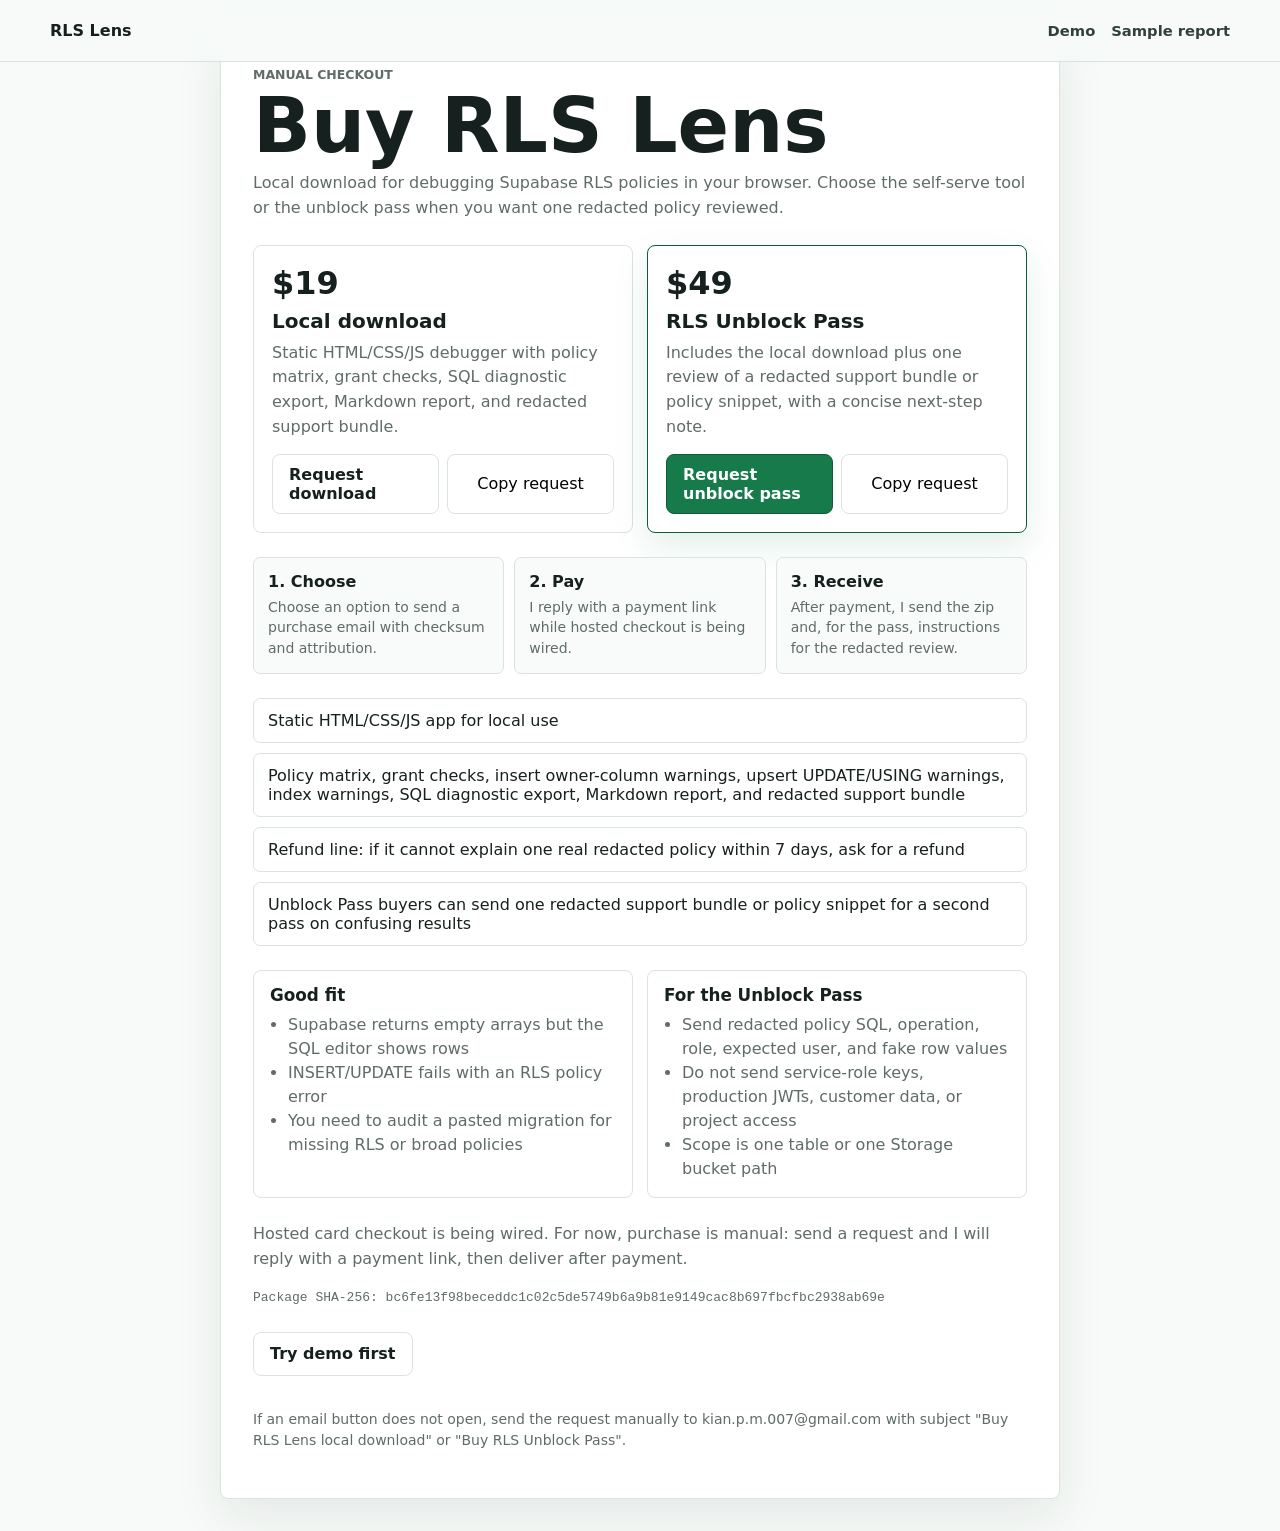
==== commit 713f95a5: "Add buy page copy request fallback" ====
--- a/buy.html
+++ b/buy.html
@@ -20,6 +20,9 @@
       .offer h2 { margin: 0 0 8px; font-size: 1.25rem; line-height: 1.15; }
       .offer-price { display: block; margin: 0 0 8px; color: var(--ink); font-size: 32px; font-weight: 900; }
       .offer p { min-height: 70px; margin-bottom: 14px; }
+      .offer-actions { display: flex; flex-wrap: wrap; gap: 8px; }
+      .offer-actions .button { flex: 1 1 150px; }
+      .copy-request { cursor: pointer; font: inherit; }
       .buy-list { display: grid; gap: 10px; margin: 24px 0; padding: 0; list-style: none; }
       .buy-list li { padding: 12px 14px; border: 1px solid var(--line); border-radius: 7px; background: var(--panel-soft); }
       .detail-grid { display: grid; grid-template-columns: repeat(2, minmax(0, 1fr)); gap: 14px; margin: 24px 0; }
@@ -33,6 +36,7 @@
       .hash { overflow-wrap: anywhere; font-family: ui-monospace, SFMono-Regular, Menlo, monospace; font-size: 13px; }
       .cta-row { margin-top: 24px; }
       .small-note { font-size: 14px; }
+      .copy-status { min-height: 20px; margin-bottom: 0; color: var(--green); font-weight: 800; }
       @media (max-width: 760px) { .steps, .offer-grid, .detail-grid { grid-template-columns: 1fr; } .offer p { min-height: 0; } }
     </style>
   </head>
@@ -55,13 +59,19 @@
             <span class="offer-price">$19</span>
             <h2>Local download</h2>
             <p>Static HTML/CSS/JS debugger with policy matrix, grant checks, SQL diagnostic export, Markdown report, and redacted support bundle.</p>
-            <a id="download-link" class="button secondary" href="mailto:kian.p.m.007@gmail.com?subject=Buy%20RLS%20Lens%20local%20download&amp;body=I%20want%20to%20buy%20RLS%20Lens%20for%20%2419.%0A%0APackage%20SHA-256%3A%20bc6fe13f98beceddc1c02c5de5749b6a9b81e9149cac8b697fbcfbc2938ab69e%0ADemo%20URL%3A%20https%3A%2F%2Fcowboycodr.github.io%2Frls-lens-demo%2F%0A%0APlease%20send%20a%20payment%20link%20and%20the%20download%20after%20payment." data-payment-url="">Request download</a>
+            <div class="offer-actions">
+              <a id="download-link" class="button secondary" href="mailto:kian.p.m.007@gmail.com?subject=Buy%20RLS%20Lens%20local%20download&amp;body=I%20want%20to%20buy%20RLS%20Lens%20for%20%2419.%0A%0APackage%20SHA-256%3A%20bc6fe13f98beceddc1c02c5de5749b6a9b81e9149cac8b697fbcfbc2938ab69e%0ADemo%20URL%3A%20https%3A%2F%2Fcowboycodr.github.io%2Frls-lens-demo%2F%0A%0APlease%20send%20a%20payment%20link%20and%20the%20download%20after%20payment." data-payment-url="">Request download</a>
+              <button id="download-copy" class="button secondary copy-request" type="button">Copy request</button>
+            </div>
           </article>
           <article class="offer featured">
             <span class="offer-price">$49</span>
             <h2>RLS Unblock Pass</h2>
             <p>Includes the local download plus one review of a redacted support bundle or policy snippet, with a concise next-step note.</p>
-            <a id="unblock-link" class="button primary" href="mailto:kian.p.m.007@gmail.com?subject=Buy%20RLS%20Unblock%20Pass&amp;body=I%20want%20to%20buy%20the%20RLS%20Unblock%20Pass%20for%20%2449.%0A%0APackage%20SHA-256%3A%20bc6fe13f98beceddc1c02c5de5749b6a9b81e9149cac8b697fbcfbc2938ab69e%0ADemo%20URL%3A%20https%3A%2F%2Fcowboycodr.github.io%2Frls-lens-demo%2F%0A%0APlease%20send%20a%20payment%20link.%20After%20payment%2C%20send%20the%20local%20download%20and%20instructions%20for%20one%20redacted%20policy%20review." data-payment-url="">Request unblock pass</a>
+            <div class="offer-actions">
+              <a id="unblock-link" class="button primary" href="mailto:kian.p.m.007@gmail.com?subject=Buy%20RLS%20Unblock%20Pass&amp;body=I%20want%20to%20buy%20the%20RLS%20Unblock%20Pass%20for%20%2449.%0A%0APackage%20SHA-256%3A%20bc6fe13f98beceddc1c02c5de5749b6a9b81e9149cac8b697fbcfbc2938ab69e%0ADemo%20URL%3A%20https%3A%2F%2Fcowboycodr.github.io%2Frls-lens-demo%2F%0A%0APlease%20send%20a%20payment%20link.%20After%20payment%2C%20send%20the%20local%20download%20and%20instructions%20for%20one%20redacted%20policy%20review." data-payment-url="">Request unblock pass</a>
+              <button id="unblock-copy" class="button secondary copy-request" type="button">Copy request</button>
+            </div>
           </article>
         </div>
         <div class="steps" aria-label="Purchase steps">
@@ -98,6 +108,7 @@
         <div class="cta-row">
           <a class="button secondary" href="./index.html">Try demo first</a>
         </div>
+        <p id="copy-status" class="small-note copy-status" aria-live="polite"></p>
         <p class="small-note">If an email button does not open, send the request manually to kian.p.m.007@gmail.com with subject "Buy RLS Lens local download" or "Buy RLS Unblock Pass".</p>
       </section>
     </main>
@@ -113,12 +124,30 @@
           "Purchase page: " + window.location.href,
           ...sourceLines,
         ].join("\n");
+        async function copyText(value) {
+          if (navigator.clipboard && window.isSecureContext) {
+            await navigator.clipboard.writeText(value);
+            return;
+          }
+          const textarea = document.createElement("textarea");
+          textarea.value = value;
+          textarea.setAttribute("readonly", "");
+          textarea.style.position = "fixed";
+          textarea.style.left = "-9999px";
+          document.body.appendChild(textarea);
+          textarea.select();
+          const copied = document.execCommand("copy");
+          textarea.remove();
+          if (!copied) throw new Error("copy failed");
+        }
+        const copyStatus = document.getElementById("copy-status");
         const purchases = [
-          ["download-link", "Buy RLS Lens local download", "I want to buy RLS Lens for $19.\n\nPackage SHA-256: bc6fe13f98beceddc1c02c5de5749b6a9b81e9149cac8b697fbcfbc2938ab69e\nDemo URL: https://cowboycodr.github.io/rls-lens-demo/\n\nPlease send a payment link and the download after payment.", ""],
-          ["unblock-link", "Buy RLS Unblock Pass", "I want to buy the RLS Unblock Pass for $49.\n\nPackage SHA-256: bc6fe13f98beceddc1c02c5de5749b6a9b81e9149cac8b697fbcfbc2938ab69e\nDemo URL: https://cowboycodr.github.io/rls-lens-demo/\n\nPlease send a payment link. After payment, send the local download and instructions for one redacted policy review.", ""],
+          ["download-link", "download-copy", "Buy RLS Lens local download", "I want to buy RLS Lens for $19.\n\nPackage SHA-256: bc6fe13f98beceddc1c02c5de5749b6a9b81e9149cac8b697fbcfbc2938ab69e\nDemo URL: https://cowboycodr.github.io/rls-lens-demo/\n\nPlease send a payment link and the download after payment.", ""],
+          ["unblock-link", "unblock-copy", "Buy RLS Unblock Pass", "I want to buy the RLS Unblock Pass for $49.\n\nPackage SHA-256: bc6fe13f98beceddc1c02c5de5749b6a9b81e9149cac8b697fbcfbc2938ab69e\nDemo URL: https://cowboycodr.github.io/rls-lens-demo/\n\nPlease send a payment link. After payment, send the local download and instructions for one redacted policy review.", ""],
         ];
-        for (const [id, subject, baseBody, paymentUrl] of purchases) {
+        for (const [id, copyId, subject, baseBody, paymentUrl] of purchases) {
           const link = document.getElementById(id);
+          const requestText = baseBody + attribution;
           if (!link) continue;
           if (paymentUrl) {
             const url = new URL(paymentUrl);
@@ -128,7 +157,23 @@
             url.searchParams.set("rls_lens_checkout", id.replace("-link", ""));
             link.href = url.toString();
           } else {
-            link.href = "mailto:kian.p.m.007@gmail.com?subject=" + encodeURIComponent(subject) + "&body=" + encodeURIComponent(baseBody + attribution);
+            link.href = "mailto:kian.p.m.007@gmail.com?subject=" + encodeURIComponent(subject) + "&body=" + encodeURIComponent(requestText);
+          }
+          const copyButton = document.getElementById(copyId);
+          if (copyButton) {
+            copyButton.addEventListener("click", async () => {
+              const original = copyButton.textContent;
+              try {
+                await copyText("To: kian.p.m.007@gmail.com\nSubject: " + subject + "\n\n" + requestText);
+                copyButton.textContent = "Copied";
+                if (copyStatus) copyStatus.textContent = "Purchase request copied.";
+                window.setTimeout(() => {
+                  copyButton.textContent = original;
+                }, 1800);
+              } catch {
+                if (copyStatus) copyStatus.textContent = "Copy failed. Send the request manually to kian.p.m.007@gmail.com.";
+              }
+            });
           }
         }
       })();
